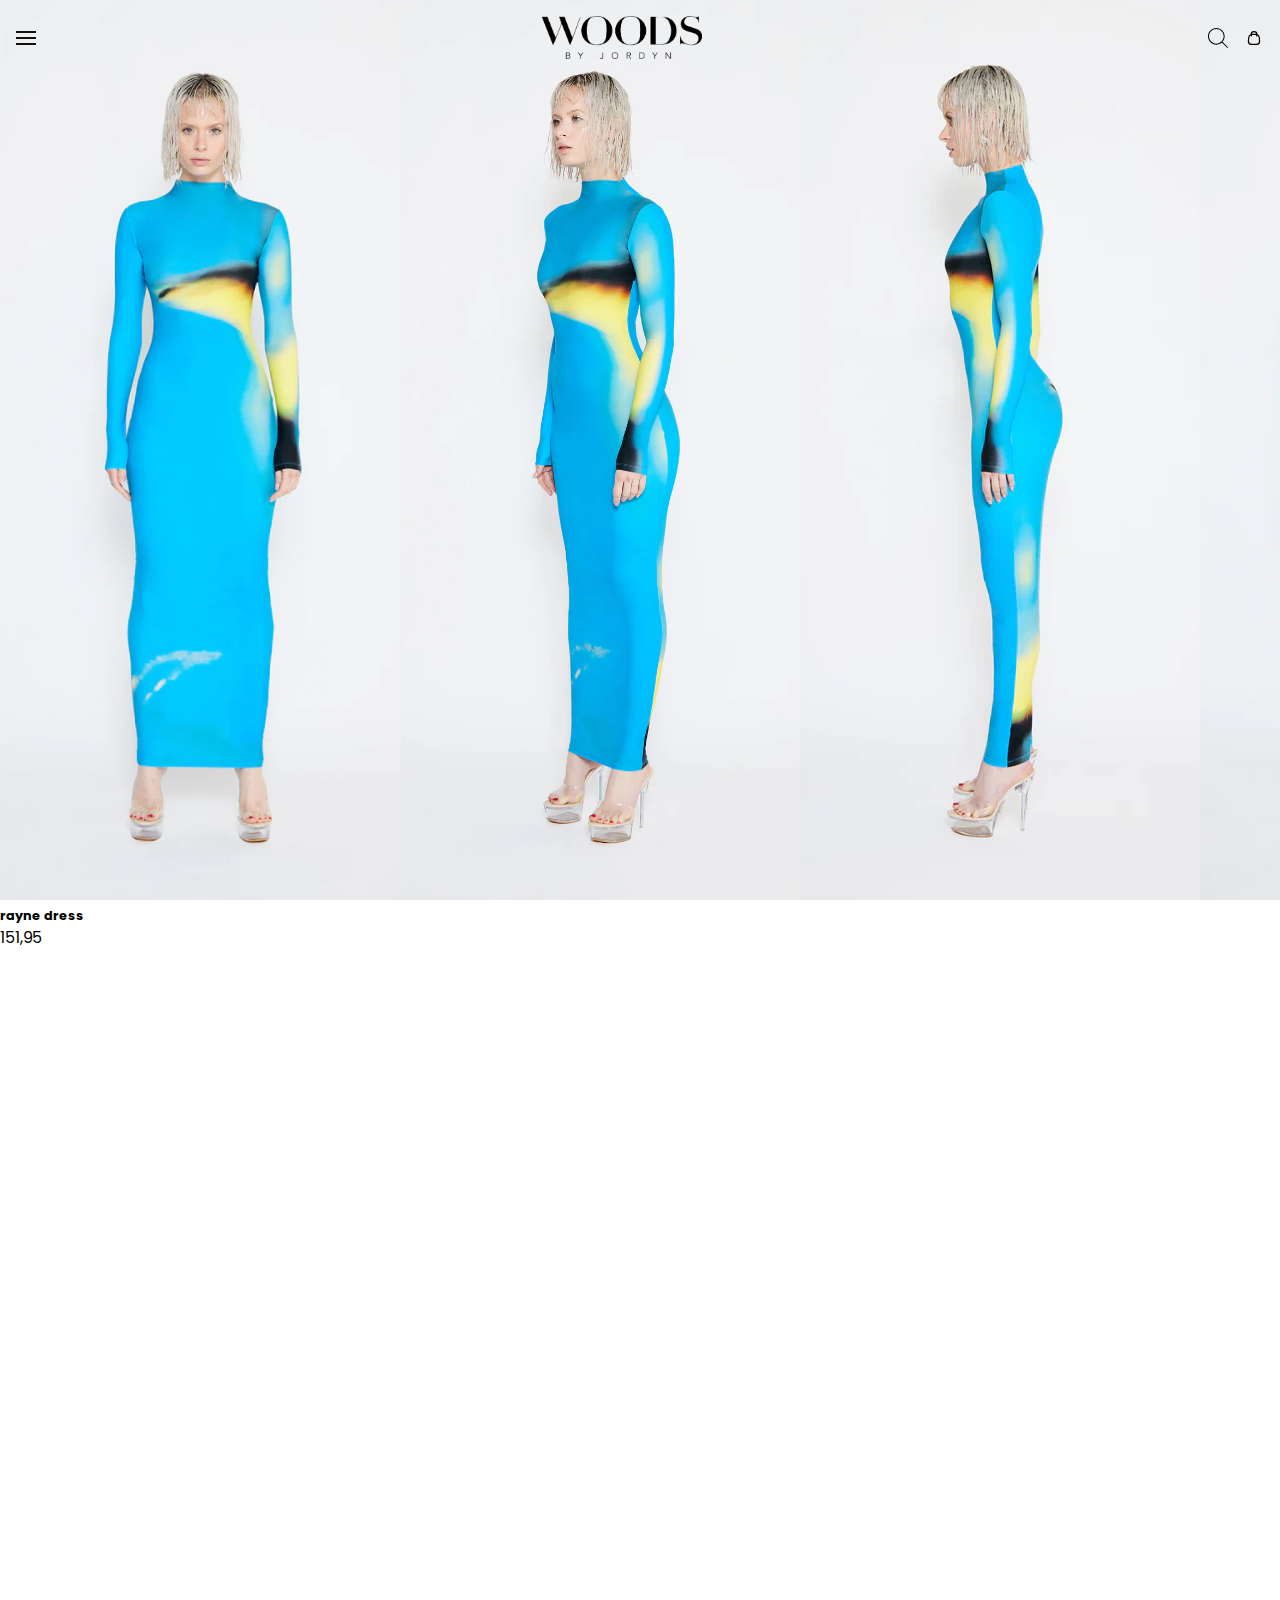
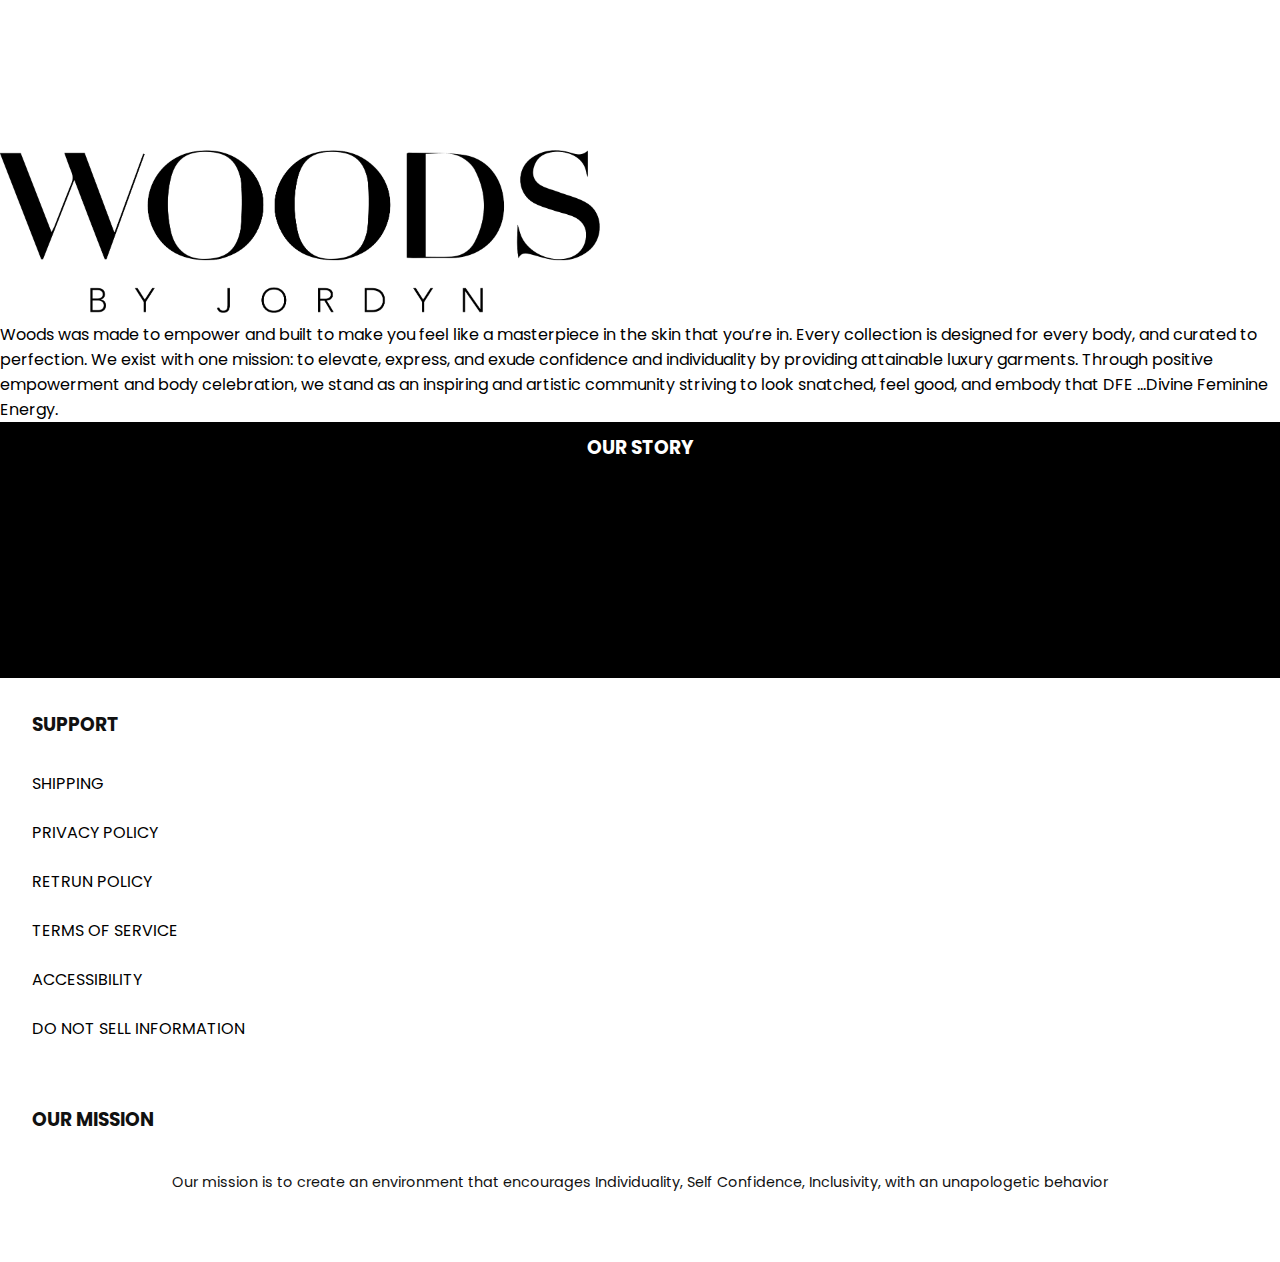
==== shop.html @ 131e89b1 "Add files via upload" ====
<!DOCTYPE html>
<html lang="en">
<head>
    <meta charset="UTF-8">
    <meta name="viewport" content="width=device-width, initial-scale=1.0">

    <title>Howdy FED2425</title>

	<link href="styles/shop.css" rel="stylesheet">

    <link rel="preconnect" href="https://fonts.googleapis.com">
    <link rel="preconnect" href="https://fonts.gstatic.com" crossorigin>
    <link href="https://fonts.googleapis.com/css2?family=Poppins:wght@200&display=swap" rel="stylesheet">

    <link rel="preconnect" href="https://fonts.googleapis.com">
    <link rel="preconnect" href="https://fonts.gstatic.com" crossorigin>
    <link href="https://fonts.googleapis.com/css2?family=Poppins:wght@100;200&display=swap" rel="stylesheet">
    <script defer src="scripts/script.js"></script>
</head>

<body>
<header>
    <h1>Jordyn Woods</h1>
	
<nav>
	<button>
		<span></span>
		<span></span>
		<span></span>
	</button>

	<a href="shop.html">
		<img src="images/woodsbyjordan_black_logo.png" alt="Logo waarop staat Woods By Jordyn">
	</a>


<ul>
	<li><button><img src="./images/search-svgrepo-com.svg" alt=""></button></li>
	<li><button><img src="./images/shopping-bag-5-1-svgrepo-com.svg" alt=""></button></li>
</ul>
</nav>
</header>

<main>

    <ul>
		<li><a href="shop.html">SHOP</a></li>
		<li><a href="about.html">ABOUT</a></li>
		<li><a href="lookbook.html">LOOKBOOK</a></li>
	</ul> 

    <section>
        <ul>
    
            <li>
                <img src="images/Front-_1.jpg" alt="testen">
                <h2>rayne dress</h2>
                <p>151,95</p>
            </li>
                    
            <li>
                <img src="./images/Image_side_blue_dress.jpg" alt="testen">
            </li>
    
            <li>
                <img src="./images/Side-01.jpg" alt="testen">
            </li>
    
            <li>
                <img src="./images/BACK_blue_dress.jpg" alt="testen">
            </li>
    
            <li>
                <img src="images/hat.jpg" alt="testen">
            </li>

            <h3>Size</h3>
            <button></button>

            <li>Size chart</li>
            <h3>Quantity</h3>
            <button></button>
            <button></button>
            <button></button>
            <p>
                Fluid like water, our Rayne dress offers a comfortably smoothing, body-hugging fit made to contour and elevate. Consider this a twist on our classic Woods dresses as our Rayne is mostly nylon. Delivering a breathable fit and silhouette-conforming technology to enhance and embrace your natural curves. Adorned by a brand new aqua-colored draped print, our Rayne was designed to be refreshingly bright and breathtaking.
                
                This style is intentionally skin hugging- size down for a more snatched look.
                
                Maxi length, mock-neck, long sleeve.
                
                Care Instructions: Machine wash cold, hang dry, steam if needed. Do not dry clean. Wash with like colors. Only non chlorine bleach when needed.
                
                Model
                Dress size: Small
                Height: 5’10
                Bust: 32/C
                Waist: 28”
                Hips: 36”
            </p>
                
            <button></button>
            <button></button>
            <button></button>

            <h2>You may also like</h2>

            <li>
                <img src="images/Ecomm5_SHOT_5_014_6a8a9582-e8ea-481a-8196-e77130b839b6.jpg" alt="testen">
                <h2>SOLAR SHORT SLEEVE DRESS</h2>
                <p>123,95</p>
            </li>
    
            <li>
                <img src="images/Ecomm1_SHOT_1_001.jpg" alt="testen">
                <h2>SOLAR SHORT SLEEVE DRESS</h2>
                <p>123,95</p>
            </li>

            <li>
                <img src="images/Ecomm1_SHOT_1_001.jpg" alt="testen">
                <h2>SOLAR SHORT SLEEVE DRESS</h2>
                <p>123,95</p>
            </li>

            <li>
                <img src="images/Ecomm1_SHOT_1_001.jpg" alt="testen">
                <h2>SOLAR SHORT SLEEVE DRESS</h2>
                <p>123,95</p>
            </li>
        </ul>
    </section>
    

<section>
	<h2 aria-label="Woods by Jordyn"><img src="images/woodsbyjordan_black_logo.png" alt="Logo waarop staat Woods By Jordyn"></h2>
	<p>Woods was made to empower and built to make you feel like a masterpiece in the skin that you’re in. Every collection is designed for every body, and curated to perfection. We exist with one mission: to elevate, express, and exude confidence and individuality by providing attainable luxury garments. Through positive empowerment and body celebration, we stand as an inspiring and artistic community striving to look snatched, feel good, and embody that DFE ...Divine Feminine Energy.</p>
</section>
</main>

 <!-- < Heading en links > -->


 <footer>
	<section>
		<h3>Our story</h3>
		<ul>
			<li><a href="#">About</a></li>
			<li><a href="#">Story</a></li>
			<li><a href="#">Contact</a></li>
			<li><a href="#">Size chart</a></li>
		</ul>
	</section>
	
	<section>
		<h3>Support</h3>
		<ul>
			<li><a href="#">Shipping</a></li>
			<li><a href="#">Privacy policy</a></li>
			<li><a href="#">Retrun policy</a></li>
			<li><a href="#">Terms of service</a></li>
			<li><a href="#">Accessibility</a></li>
			<li><a href="#">Do not sell information</a></li>
		</ul>
	</section>

	<section>
		<h3>Our mission</h3>
		<p>Our mission is to create an environment that encourages Individuality, Self Confidence, Inclusivity, with an unapologetic behavior</p>
	</section>
</footer>
</body>
</html>
---- styles/shop.css ----
*, *::after, *::before {
    box-sizing:border-box;  
    margin: 0;
    padding: 0;
  }
  
  
  img {
      max-width: 25em;
      height: auto;
  }
  
  body {
      font-family: 'Poppins', sans-serif;
      box-sizing: border-box;
  }
  
  :root {
      --color-text:#111;
      --color-background:#111;
  }
  
  /* HEADER */
  header { 
      display: flex;
      justify-content: space-between;
      align-items: center;
      position: relative;
      z-index: 1;
      transition: .2s;
      padding: 1rem;
      width: 100%;
      position: absolute;
  }
  
  
  header.active {
      background-color: whitesmoke;
  }
  
  
  /* verbergt h1 */
  header > h1 {
      position: absolute;
      opacity: 0;
      user-select: none;
      pointer-events: none;
  }
  
  header nav {
      display: flex;
      align-items: center;
      width: 100%;
  }
  
  header nav ul {
      display: flex;
      gap: 1em;
  }
  
  header nav a {
      display: block;
      margin: 0 auto;
  }
  
  header a img { 
      width: 10em;
      height: auto;
      display: block;
      justify-content: center;
  }
  
  header nav button span {
      display: block;
      background-color: #111;
      height: 2px;
      width: 100%;
  
  }
  
  header nav button {
      display: flex;
      flex-direction: column;
      position: relative;
      justify-content: center;
      align-items: center;
      gap: .3em;
      aspect-ratio: 1;
      width: 1.5em;
  }
  
  header nav ul li button img {
      width: 100%;
  }
  
  /* MAIN */
  main {
      overflow: hidden;
  }
  
  li {
      list-style-type: none;
  }
  
  button {
      background-color: transparent;
      border: none;
   }
  
   main li h2 {
      font-size: 0.8em;
      /* text-align: center; */
   }
  
  /* SECTIE 1 */
  main section:nth-of-type(1) {
      position: relative;
  }
  
  main section:nth-of-type(1) ul {
      display: flex;
      overflow: scroll;
      position: relative;
  }
  
  main section:nth-of-type(1) > a {
      position: absolute;
      bottom: 80px;  
      left: 50%;    
      transform: translateX(-50%); 
      text-decoration: none;
      background-color: white;
      color: black;
      padding: 1rem;
      font-size: 1em;  /* Pas de grootte van de tekst aan naar wens */
  }
  
  section:nth-of-type(1) ul li img {
      width: 100vw;
      object-fit: cover;
      height: 100vh;
  }
  
  /* SECTIE 2 */
  main section:nth-of-type(2) ul li {
  display: flex;
  flex-direction: column;
  align-items: center;
  text-align: center;
  justify-content: center;
  }
  
  
  
  
  /* SECTIE 3 */
  section:nth-of-type(3){
      display: flex;
      flex-direction: column;
      justify-content: center;
      align-items: center;
  
  }
  
  section:nth-of-type(3) p {
      text-align: center;
      width: 100%;
      padding: 2rem;
      line-height: 2rem;
      font-size: .9rem;
  }
  
  section:nth-of-type(3) img {
      width: 65%;
      margin: 2rem 0 1rem 0;
  }
  
  /* MENU NAVIGATIE*/
  nav ul {
      list-style: none;
      display: flex;
      justify-content: flex-start;
  } 
  
  nav ul li a {
      text-decoration: none;
      font-weight: bold;
      letter-spacing: 1px;
      padding: 8px 16px;
      display: block;
      transition: 0.3s;
      color:var(--color-text);
  }
  
  nav ul li a:hover {
      text-decoration: underline;
      text-decoration-thickness: -2px;
  }
  
   /* HAMBURGER MENU */
  form button {
      color: red;
      text-align: left;
  }
  /* Menu maar 't werkt niet op 2de pagina, daarbij heb ik QueryselectorAll gebruik en dat werkte niet */
  main > ul:nth-of-type(1) {
      position: absolute;
      top: 4rem;
      padding: 1rem;
      height: 100%;
      width: 100%;
      background-color: whitesmoke;
      z-index: 10;
      translate: -101% 0px;
      transition: .2s;
  }
  
  .open{
      translate: 0 0 !important;
      }
  
  /* FOOTER */
      footer {
          background-color: white;
          color: #111;
          display: flex;
          flex-direction: column;
          justify-content: center;
          text-align: left;
      }
  
      footer h3 {
          text-transform: uppercase;
      }
      
      footer a {
          text-decoration: none;
          color: black;
      }
      
      
      footer ul {
          display: flex;
          flex-direction: column;
          gap: 1.5rem;
      }
      
      footer section {
          padding: 2rem;
      }
      
      footer ul li {
          text-transform: uppercase;
      }
      
      footer section:nth-of-type(1){
          background-color: black;
          color: white;
          display: flex;
          height: 16rem;
          flex-direction: column;
          justify-content: center;
          align-items: center;
      }
      
      footer section:nth-of-type(1) p {
          text-align: center;
          width: 70%;
      }
      
      footer section:nth-of-type(1) input {
          background-color: black;
          border: solid white 1px;
          margin: 1rem 0;
          padding: 1rem;
          text-transform: uppercase;
          width: 100%;
          font-weight: 300;
      }
      
      footer section:nth-of-type(1) input::placeholder {
          color: white;
      }
      
      footer ul li:nth-of-type(1){
          margin-top: 2rem;
      }
      
      
      footer section:nth-of-type(3) {
          align-items: flex-start;
      }
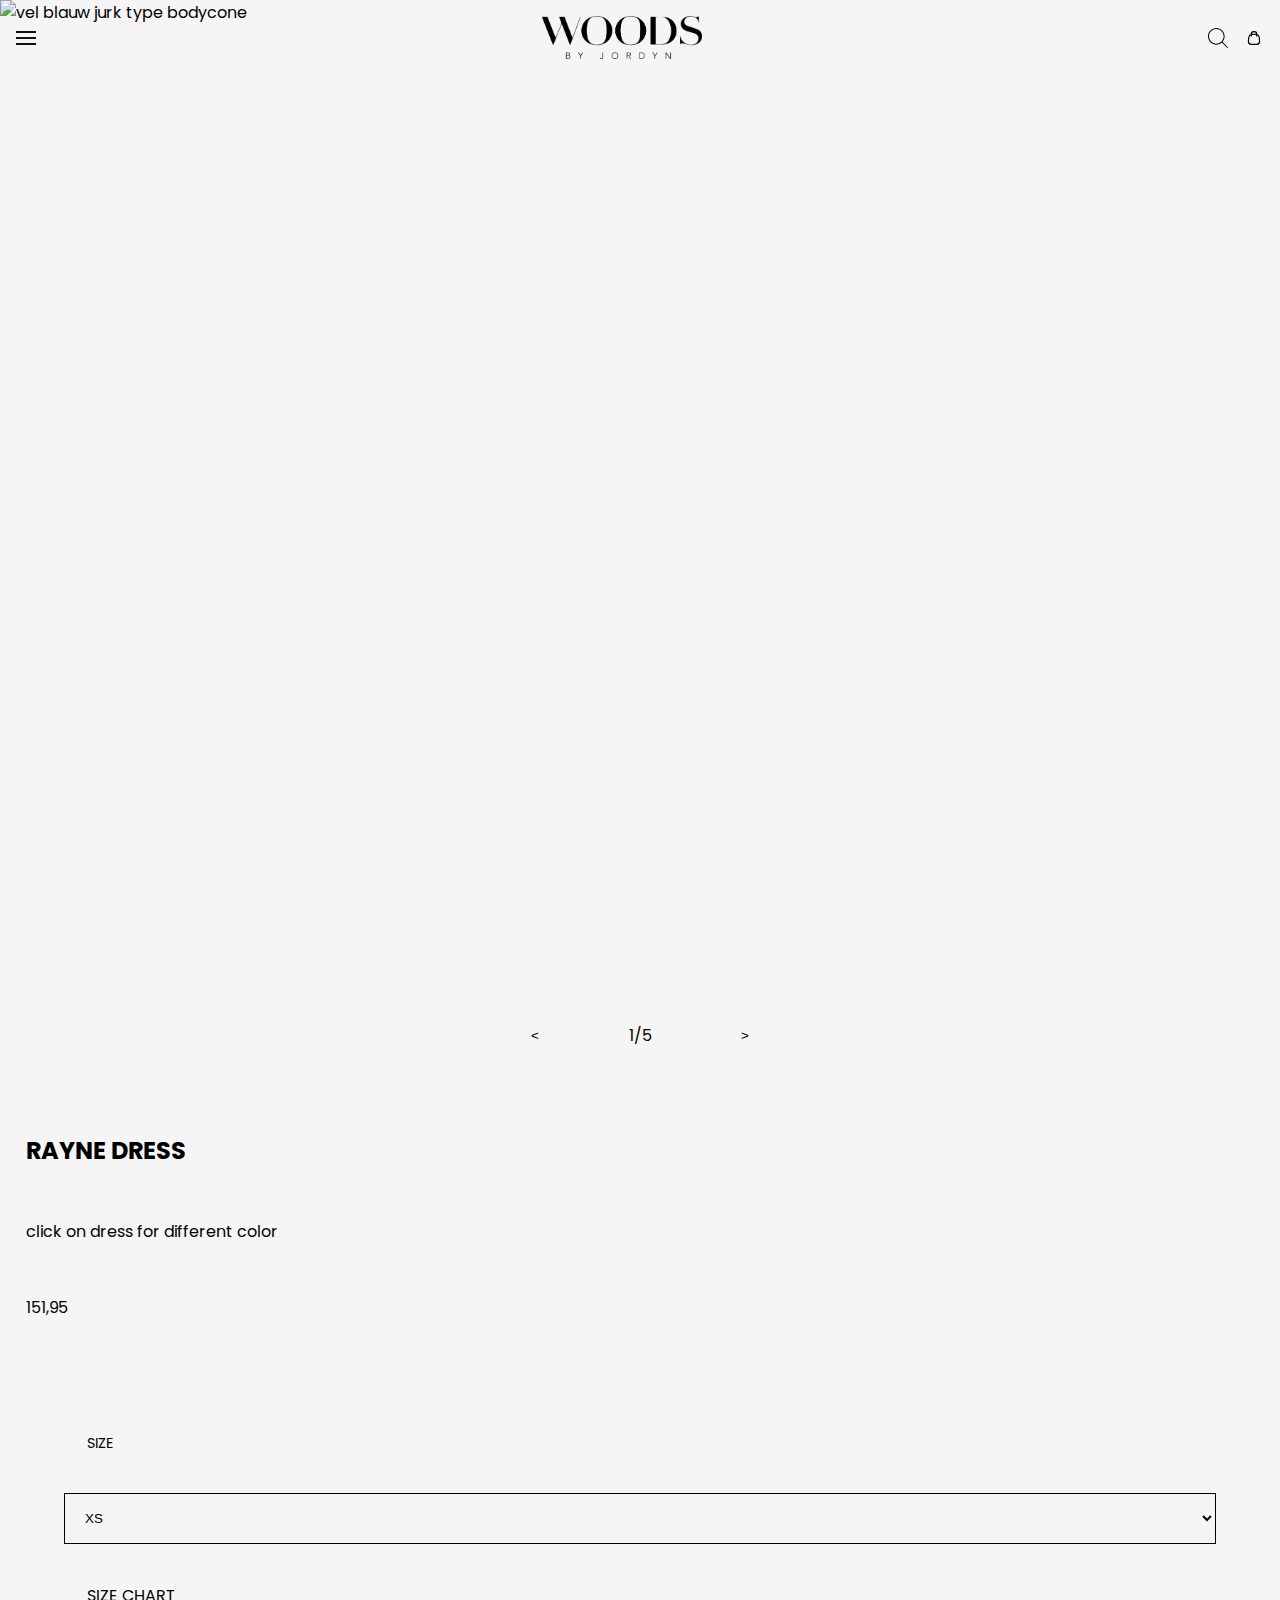
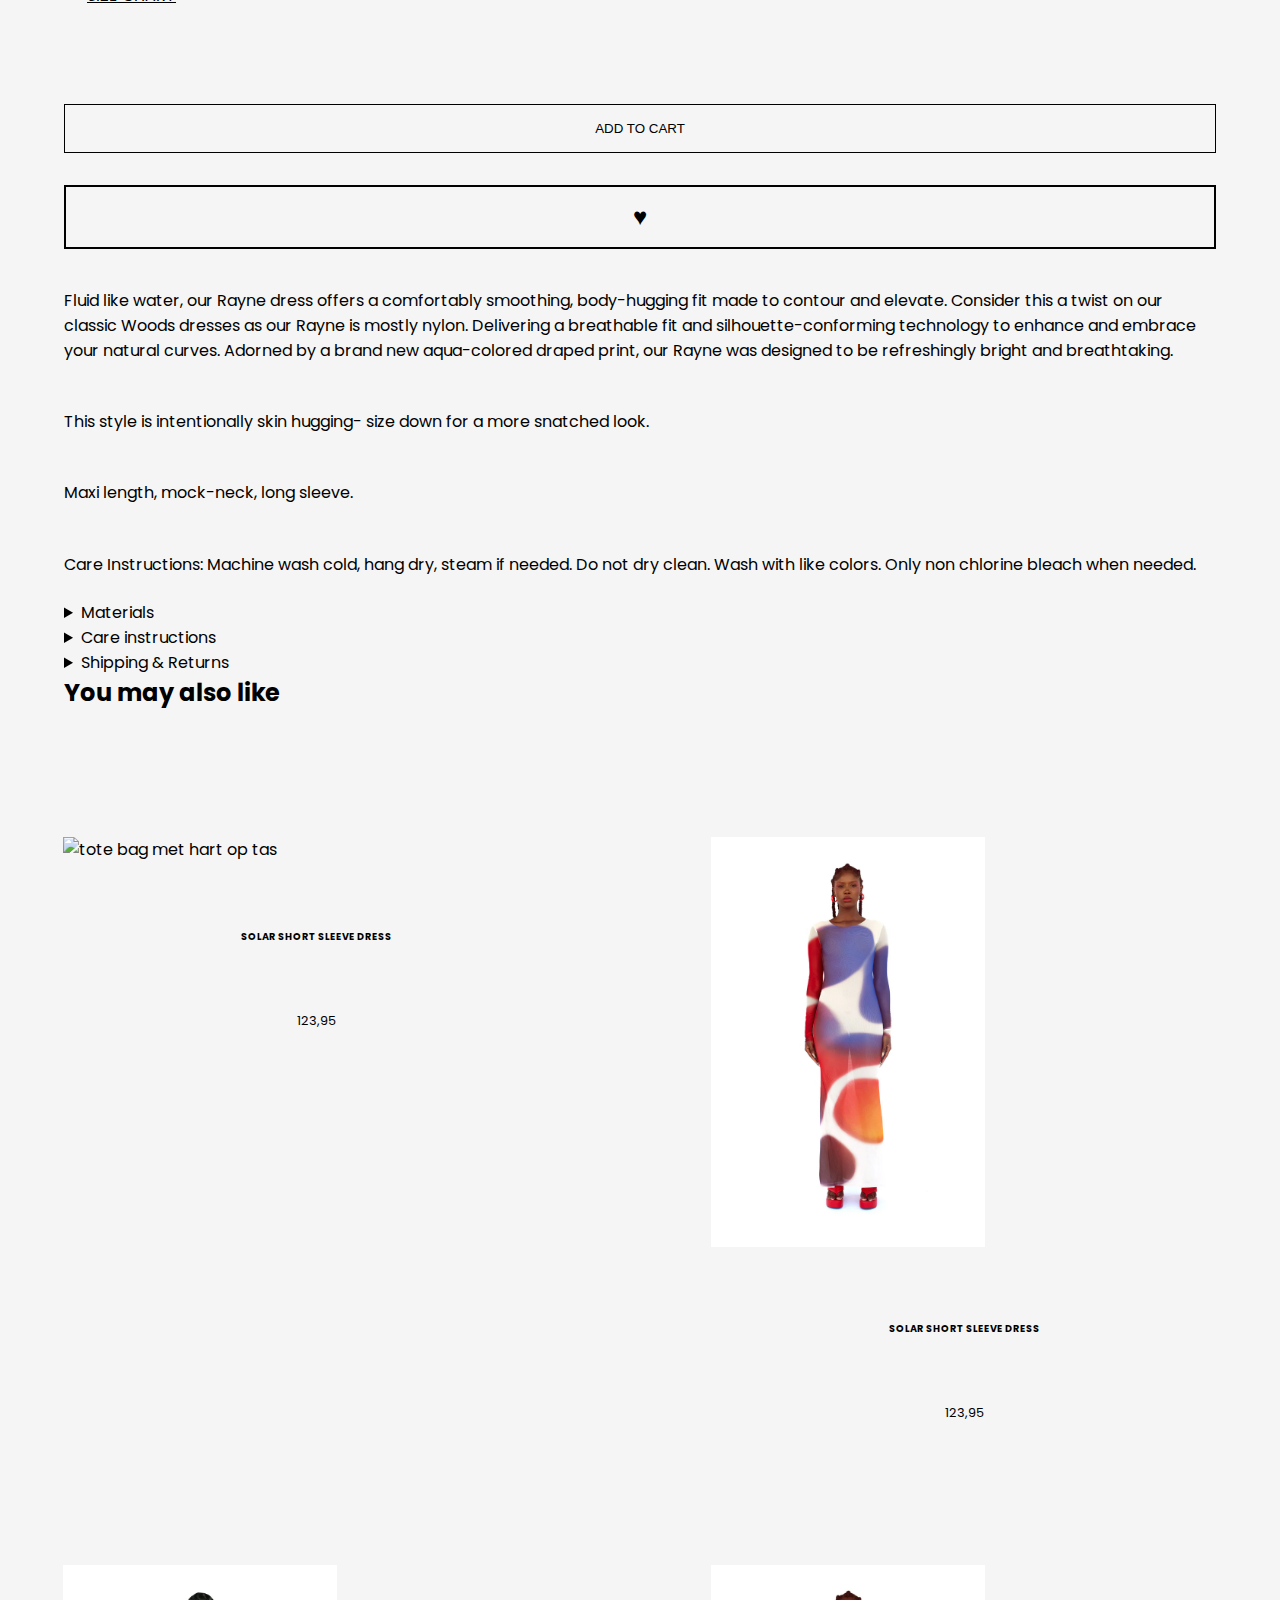
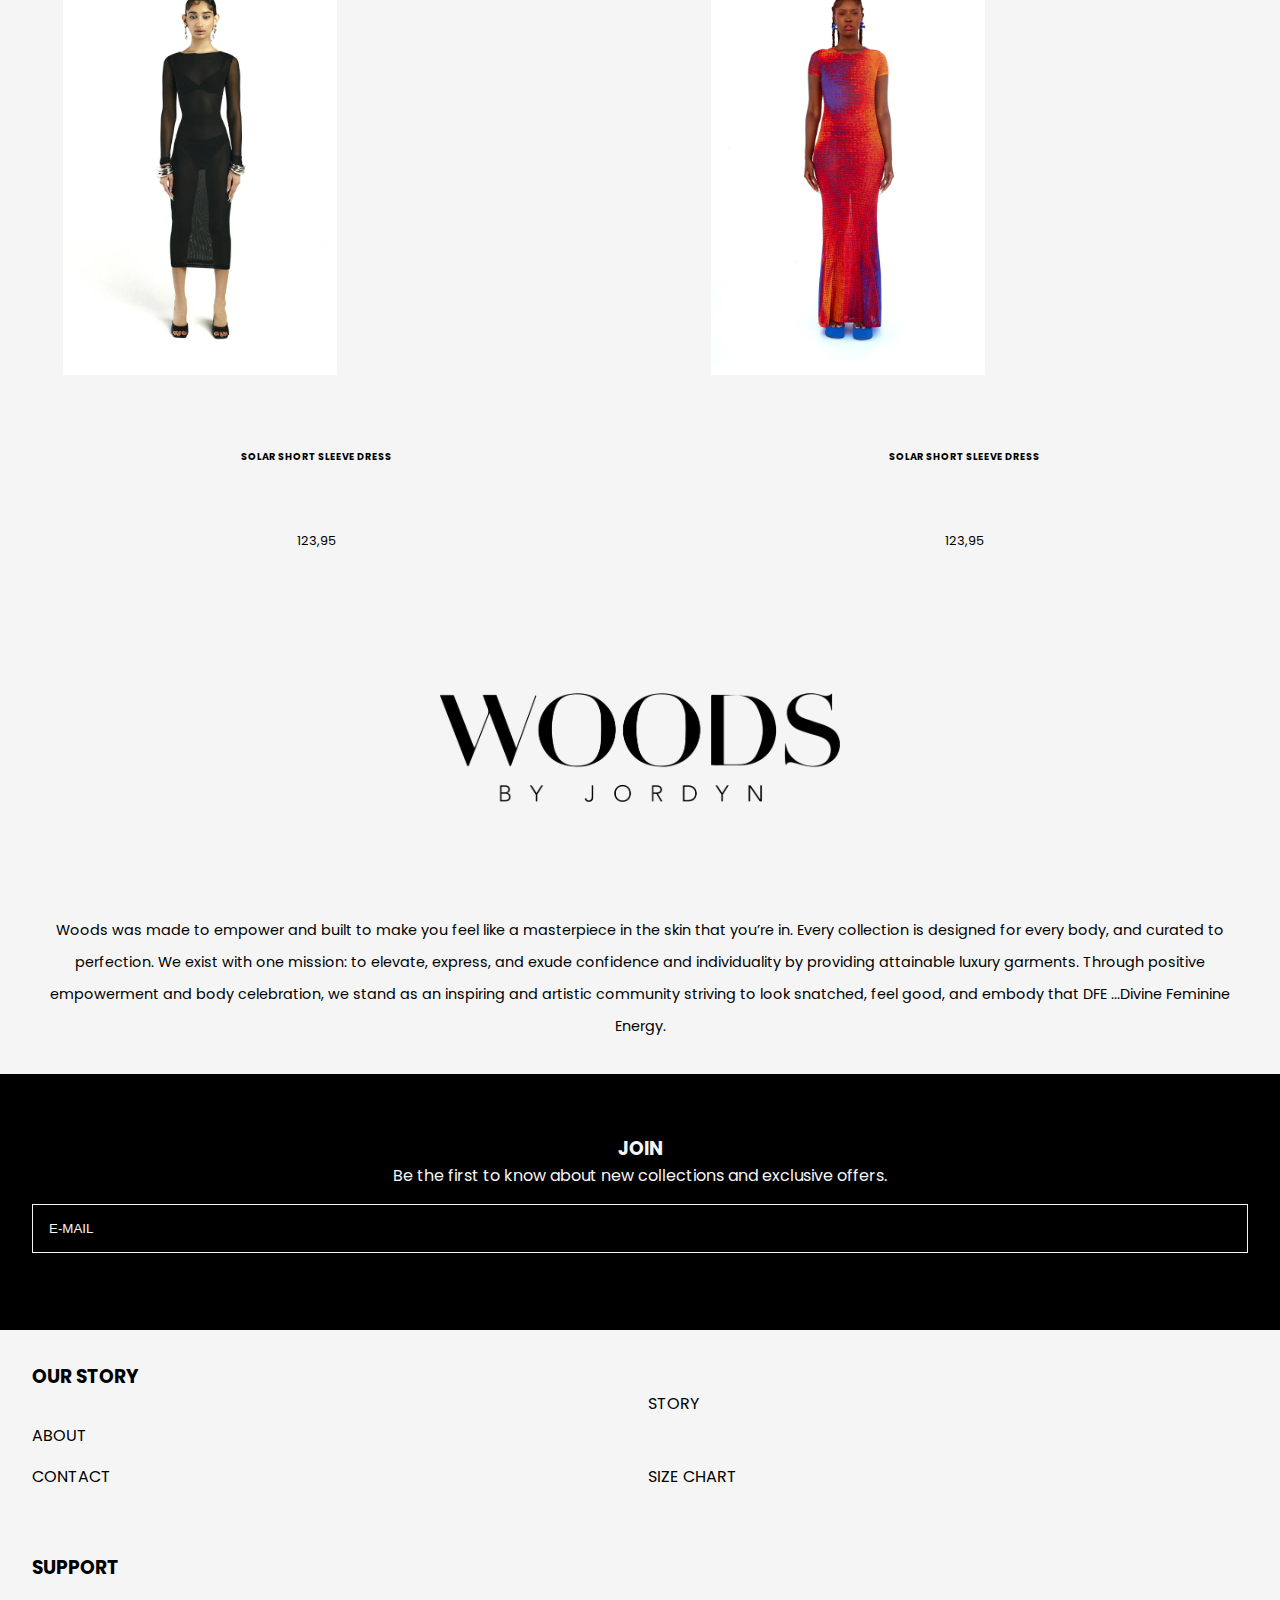
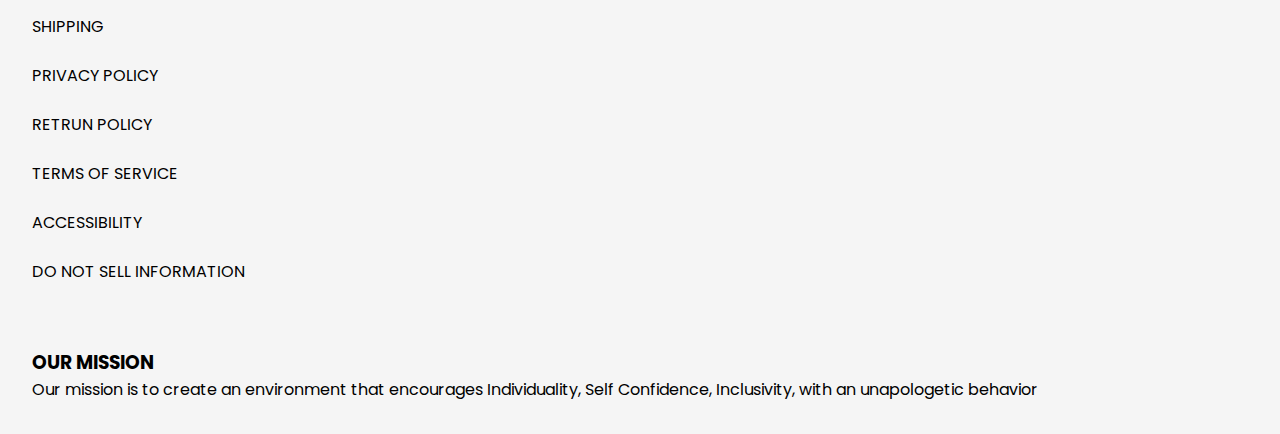
==== commit 310743c3: "innit" ====
--- a/shop.html
+++ b/shop.html
@@ -15,7 +15,6 @@
     <link rel="preconnect" href="https://fonts.googleapis.com">
     <link rel="preconnect" href="https://fonts.gstatic.com" crossorigin>
     <link href="https://fonts.googleapis.com/css2?family=Poppins:wght@100;200&display=swap" rel="stylesheet">
-    <script defer src="scripts/script.js"></script>
 </head>
 
 <body>
@@ -35,8 +34,8 @@
 
 
 <ul>
-	<li><button><img src="./images/search-svgrepo-com.svg" alt=""></button></li>
-	<li><button><img src="./images/shopping-bag-5-1-svgrepo-com.svg" alt=""></button></li>
+	<li><button><img src="./images/search-svgrepo-com.svg" alt="zoekbalk icone"></button></li>
+	<li><button><img src="./images/shopping-bag-5-1-svgrepo-com.svg" alt="winkelmand icone"></button></li>
 </ul>
 </nav>
 </header>
@@ -53,78 +52,112 @@
         <ul>
     
             <li>
-                <img src="images/Front-_1.jpg" alt="testen">
+                <img src="images/dress.png" alt="vel blauw jurk type bodycone">
+
+                <section>
+                    <button>&lt;</button>
+                    <p>1/5</p>
+                    <button>&gt;</button> 
+                </section>
+
                 <h2>rayne dress</h2>
+                <p>click on dress for different color</p>
                 <p>151,95</p>
             </li>
                     
             <li>
-                <img src="./images/Image_side_blue_dress.jpg" alt="testen">
-            </li>
-    
-            <li>
-                <img src="./images/Side-01.jpg" alt="testen">
-            </li>
-    
-            <li>
-                <img src="./images/BACK_blue_dress.jpg" alt="testen">
-            </li>
-    
-            <li>
-                <img src="images/hat.jpg" alt="testen">
-            </li>
-
+                <img src="./images/Image_side_blue_dress.jpg" alt="geposseerde vrouw in lang vel blauwe jurk type jurk bodycone lengte van jurk tot haar voeten">
+            </li>
+    
+            <li>
+                <img src="./images/Side-01.jpg" alt="geposseerde vrouw in lang vel blauwe jurk type jurk bodycone lengte van jurk tot haar voeten">
+            </li>
+    
+            <li>
+                <img src="./images/BACK_blue_dress.jpg" alt="geposseerde vrouw in lang vel blauwe jurk type jurk bodycone lengte van jurk tot haar voeten">
+            </li>
+        </ul>
+    </section>
+
+    <article>
             <h3>Size</h3>
-            <button></button>
-
-            <li>Size chart</li>
-            <h3>Quantity</h3>
-            <button></button>
-            <button></button>
-            <button></button>
+            <select name="pets" id="pet-select">
+                <option value="maat xs">XS</option>
+                <option value="maat s">S</option>
+                <option value="maat m">M</option>
+                <option value="maat l">L</option>
+                <option value="maat xl">XL</option>
+                <option value="maat 2xl">2XL</option>
+                <option value="maat 3xl">3XL</option>
+              </select>
+
+            <a href="#">Size chart</a>
+            
+            <section>
+                <button>ADD TO CART</button>
+                <button class="like" aria-label="like de lange blauwe jurk">♥</button>
+            </section>
+            
+
             <p>
                 Fluid like water, our Rayne dress offers a comfortably smoothing, body-hugging fit made to contour and elevate. Consider this a twist on our classic Woods dresses as our Rayne is mostly nylon. Delivering a breathable fit and silhouette-conforming technology to enhance and embrace your natural curves. Adorned by a brand new aqua-colored draped print, our Rayne was designed to be refreshingly bright and breathtaking.
-                
+            </p>  
+
+             <p>
                 This style is intentionally skin hugging- size down for a more snatched look.
-                
+            </p>
+
+             <p>
                 Maxi length, mock-neck, long sleeve.
-                
+            </p>
+
+            <p>
                 Care Instructions: Machine wash cold, hang dry, steam if needed. Do not dry clean. Wash with like colors. Only non chlorine bleach when needed.
-                
-                Model
-                Dress size: Small
-                Height: 5’10
-                Bust: 32/C
-                Waist: 28”
-                Hips: 36”
             </p>
-                
-            <button></button>
-            <button></button>
-            <button></button>
+
+            <section>     
+                <details>
+                    <summary>Materials</summary>
+                    82 & Nylon, 12% Spandex
+                    </details> 
+
+                    <details>
+                        <summary>Care instructions</summary>
+                        Do not dry clean
+                        </details>  
+
+                        <details>
+                            <summary>Shipping & Returns </summary>
+                            We ship to most countries worldwide, using carrier, USPS/Fedex for all domedtic and APC internatal packages. We have a 14-day return policy.
+                            </details>
+            </section> 
 
             <h2>You may also like</h2>
-
-            <li>
-                <img src="images/Ecomm5_SHOT_5_014_6a8a9582-e8ea-481a-8196-e77130b839b6.jpg" alt="testen">
-                <h2>SOLAR SHORT SLEEVE DRESS</h2>
-                <p>123,95</p>
-            </li>
-    
-            <li>
-                <img src="images/Ecomm1_SHOT_1_001.jpg" alt="testen">
-                <h2>SOLAR SHORT SLEEVE DRESS</h2>
-                <p>123,95</p>
-            </li>
-
-            <li>
-                <img src="images/Ecomm1_SHOT_1_001.jpg" alt="testen">
-                <h2>SOLAR SHORT SLEEVE DRESS</h2>
-                <p>123,95</p>
-            </li>
-
-            <li>
-                <img src="images/Ecomm1_SHOT_1_001.jpg" alt="testen">
+    </article>
+
+
+<section>
+    <ul>
+            <li>
+                <img src="images/IMG_2949_Bag.jpg" alt="tote bag met hart op tas">
+                <h2>SOLAR SHORT SLEEVE DRESS</h2>
+                <p>123,95</p>
+            </li>
+    
+            <li>
+                <img src="images/LOOK-06_1203-alt.jpg" alt="geposseerde vrouw in lang vel wit paars rood jurk type jurk bodycone lengte van jurk tot haar voeten">
+                <h2>SOLAR SHORT SLEEVE DRESS</h2>
+                <p>123,95</p>
+            </li>
+
+            <li>
+                <img src="images/Ecomm1_SHOT_1_001.jpg" alt="geposseerde vrouw in lang vel blauwe jurk type jurk bodycone lengte van jurk tot haar kuiten">
+                <h2>SOLAR SHORT SLEEVE DRESS</h2>
+                <p>123,95</p>
+            </li>
+
+            <li>
+                <img src="images/LOOK-03_1141-alt.jpg" alt="geposseerde vrouw in lang kleur wit paars rood jurk type jurk bodycone kort mouw lengte van jurk tot haar enkel">
                 <h2>SOLAR SHORT SLEEVE DRESS</h2>
                 <p>123,95</p>
             </li>
@@ -133,15 +166,21 @@
     
 
 <section>
-	<h2 aria-label="Woods by Jordyn"><img src="images/woodsbyjordan_black_logo.png" alt="Logo waarop staat Woods By Jordyn"></h2>
+	<img src="images/woodsbyjordan_black_logo.png" alt="Woods By Jordyn naamlogo"></h2>
 	<p>Woods was made to empower and built to make you feel like a masterpiece in the skin that you’re in. Every collection is designed for every body, and curated to perfection. We exist with one mission: to elevate, express, and exude confidence and individuality by providing attainable luxury garments. Through positive empowerment and body celebration, we stand as an inspiring and artistic community striving to look snatched, feel good, and embody that DFE ...Divine Feminine Energy.</p>
 </section>
 </main>
 
  <!-- < Heading en links > -->
 
-
  <footer>
+    
+	<section>
+		<h3>join</h3>
+		<p>Be the first to know about new collections and exclusive offers.</p>
+		<input placeholder="E-mail" type="email" name="email" id="email-id">
+	</section>
+
 	<section>
 		<h3>Our story</h3>
 		<ul>
@@ -169,5 +208,6 @@
 		<p>Our mission is to create an environment that encourages Individuality, Self Confidence, Inclusivity, with an unapologetic behavior</p>
 	</section>
 </footer>
+<script defer src="scripts/script.js"></script>
 </body>
 </html>--- a/styles/shop.css
+++ b/styles/shop.css
@@ -16,10 +16,39 @@
   }
   
   :root {
-      --color-text:#111;
-      --color-background:#111;
-  }
-  
+	--color-primary: #111;
+	--color-secondary: whitesmoke;
+	--color-dark: #121212;
+	--color-light: white;
+	--spacing-small: 0.3em;
+	--spacing-medium: 1rem;
+	--spacing-large: 2rem;
+	color-scheme:light dark;
+	--bg-root1:light-dark('Pink', 'green');
+
+
+	--accent-color:var(--color-theme);
+	--bg-root1:light-dark(whitesmoke, black);
+	--color-theme:light-dark(black, whitesmoke);
+	--color-focus:light-dark(dodgerblue, rgb(41, 44, 46));
+}
+
+
+:root:has([value="light"]:checked) {
+	color-scheme: light;
+}
+:root:has([value="dark"]:checked) {
+	color-scheme: dark;
+}
+
+
+body {
+	background-color: var(--bg-root1);
+    color: var(--color-theme);
+}
+
+
+
   /* HEADER */
   header { 
       display: flex;
@@ -35,7 +64,7 @@
   
   
   header.active {
-      background-color: whitesmoke;
+      background-color: white;
   }
   
   
@@ -73,7 +102,7 @@
   header nav button span {
       display: block;
       background-color: #111;
-      height: 2px;
+      height: 10%;
       width: 100%;
   
   }
@@ -107,10 +136,6 @@
       border: none;
    }
   
-   main li h2 {
-      font-size: 0.8em;
-      /* text-align: center; */
-   }
   
   /* SECTIE 1 */
   main section:nth-of-type(1) {
@@ -119,39 +144,192 @@
   
   main section:nth-of-type(1) ul {
       display: flex;
-      overflow: scroll;
+      /* overflow: scroll; */
       position: relative;
+      overflow: hidden;
+      scroll-behavior: smooth;
+      padding: 0;
   }
   
   main section:nth-of-type(1) > a {
       position: absolute;
-      bottom: 80px;  
+      bottom: 8em;  
       left: 50%;    
       transform: translateX(-50%); 
       text-decoration: none;
       background-color: white;
       color: black;
       padding: 1rem;
-      font-size: 1em;  /* Pas de grootte van de tekst aan naar wens */
+      font-size: 1em;  
   }
   
   section:nth-of-type(1) ul li img {
       width: 100vw;
       object-fit: cover;
       height: 100vh;
+      margin-bottom:5%;
+  }
+
+  
+  section:nth-of-type(1) ul li {
+    list-style: none;
+    min-width: 100%;
+  }
+
+  section:nth-of-type(1) ul li p {
+  padding: 2%;
+  }
+
+  section:nth-of-type(1) ul li h2 {
+    text-transform: uppercase;
+    padding: 2%;
+  }
+
+  section:nth-of-type(1) ul li:nth-of-type(1) {
+    display: flex;
+    flex-direction: column;
+  }
+
+  section:nth-of-type(1) ul li:nth-of-type(1) > section {
+    width: 100%;
+    display: flex;
+    flex-direction: row;
+    justify-content: center;
+    align-items: center;
+  }
+
+
+/* Like button via de klasse */
+button.like {
+    color: red; 
+    font-size: 1.5rem;
+    cursor: pointer;
+    padding: 0.5rem;
+    transition: transform 0.3s ease, color 0.3s ease; /* Animatie-effecten */
+}
+
+/* Hover-effect */
+button.like:hover {
+    transform: scale(1.2); 
+    color: darkred; 
+}
+
+/* Active state (wanneer erop geklikt wordt) */
+button.like:active {
+    transform: scale(1); 
+    color: pink; 
+}
+
+
+  /* TEXT */
+
+  main > article {
+    padding: 5%;
+    display: flex;
+    flex-direction: column;
+  }
+  
+main > article h3 {
+    padding: 2%;
+    font-weight: inherit;
+    text-transform: uppercase;
+    font-size: 0.9em;
+}
+
+
+main > article select {
+margin: 1rem 0;
+  padding: 1rem;
+  text-transform: uppercase;
+  width: 100%;
+  background-color: transparent;
+  border: solid var(--color-theme) .1em;
+}
+
+main > article a {
+margin-bottom: 5%;
+padding: 2%;
+color: var(--color-theme);
+text-transform: uppercase;
+}
+
+
+main > article p {
+padding-block: 2%;
+
+}
+
+main > article > section:nth-of-type(1), 
+main > article > section:nth-of-type(2) {
+    width: 100%;
+    display: flex;
+    flex-direction: column;
+    justify-content: center;
+}
+
+main > article > section:nth-of-type(1) button {
+    background-color: transparent;
+    border: solid var(--color-theme) .1em;
+    margin: 1rem 0;
+    padding: 1rem;
+}
+
+/* inverted afbeelding */
+main section:nth-of-type(1) ul li:nth-of-type(1) img {
+    transition: .5s;
+}
+
+main section:nth-of-type(1) ul li:nth-of-type(1) img.other-color {
+	filter: invert(1);
+    transition: .5s;
+    scale: 1.1;
+}
+
+
+  /* Knoppen */
+  section:nth-of-type(1) button {   
+    color: var(--color-theme);
+    margin: 5%;
+  }
+  
+  /* Selecteer eerste en tweede knop */
+  section:nth-of-type(1) button:nth-of-type(1) {
+    left: 1em;
+  }
+  
+  section:nth-of-type(1) button:nth-of-type(2) {
+    right: 1em;
   }
   
   /* SECTIE 2 */
-  main section:nth-of-type(2) ul li {
-  display: flex;
-  flex-direction: column;
-  align-items: center;
+  main section:nth-of-type(2) li h2 {
+    font-size: 0.6em;
+    padding: 0.5em;
+    text-align: center;
+ }
+
+ main section:nth-of-type(2) li p {
+  font-size: 0.8em;
   text-align: center;
-  justify-content: center;
-  }
-  
-  
-  
+  margin: 10%;
+ }
+
+  section:nth-of-type(2) ul {
+    display: grid;
+    grid-template-columns: repeat(2, 1fr); 
+    gap: 1rem; 
+    list-style: none; 
+    padding: 0;
+    justify-content: center;
+}
+
+section:nth-of-type(2) ul li img {
+    width: 100%; 
+    padding: 10%;
+    height: auto; 
+    object-fit: cover;
+}
+
   
   /* SECTIE 3 */
   section:nth-of-type(3){
@@ -171,9 +349,16 @@
   }
   
   section:nth-of-type(3) img {
-      width: 65%;
-      margin: 2rem 0 1rem 0;
-  }
+        width: 60%;
+        margin: 5rem;
+        display: flex;
+        flex-direction: column;
+        justify-content: center;
+        align-items: center;
+        text-align: center;
+    }
+
+
   
   /* MENU NAVIGATIE*/
   nav ul {
@@ -199,9 +384,9 @@
   
    /* HAMBURGER MENU */
   form button {
-      color: red;
       text-align: left;
   }
+  
   /* Menu maar 't werkt niet op 2de pagina, daarbij heb ik QueryselectorAll gebruik en dat werkte niet */
   main > ul:nth-of-type(1) {
       position: absolute;
@@ -211,7 +396,7 @@
       width: 100%;
       background-color: whitesmoke;
       z-index: 10;
-      translate: -101% 0px;
+      translate: -101% 0em;
       transition: .2s;
   }
   
@@ -221,8 +406,8 @@
   
   /* FOOTER */
       footer {
-          background-color: white;
-          color: #111;
+          background-color: var(--bg-root1);
+          color: var(--color-theme);
           display: flex;
           flex-direction: column;
           justify-content: center;
@@ -235,7 +420,7 @@
       
       footer a {
           text-decoration: none;
-          color: black;
+          color: var(--color-theme);
       }
       
       
@@ -254,8 +439,8 @@
       }
       
       footer section:nth-of-type(1){
-          background-color: black;
-          color: white;
+          background-color: var(--color-theme);
+          color: var(--bg-root1);
           display: flex;
           height: 16rem;
           flex-direction: column;
@@ -269,8 +454,8 @@
       }
       
       footer section:nth-of-type(1) input {
-          background-color: black;
-          border: solid white 1px;
+          background-color: var(--color-theme);
+          border: solid var(--bg-root1) .1em;
           margin: 1rem 0;
           padding: 1rem;
           text-transform: uppercase;
@@ -279,7 +464,7 @@
       }
       
       footer section:nth-of-type(1) input::placeholder {
-          color: white;
+          color: var(--bg-root1);
       }
       
       footer ul li:nth-of-type(1){
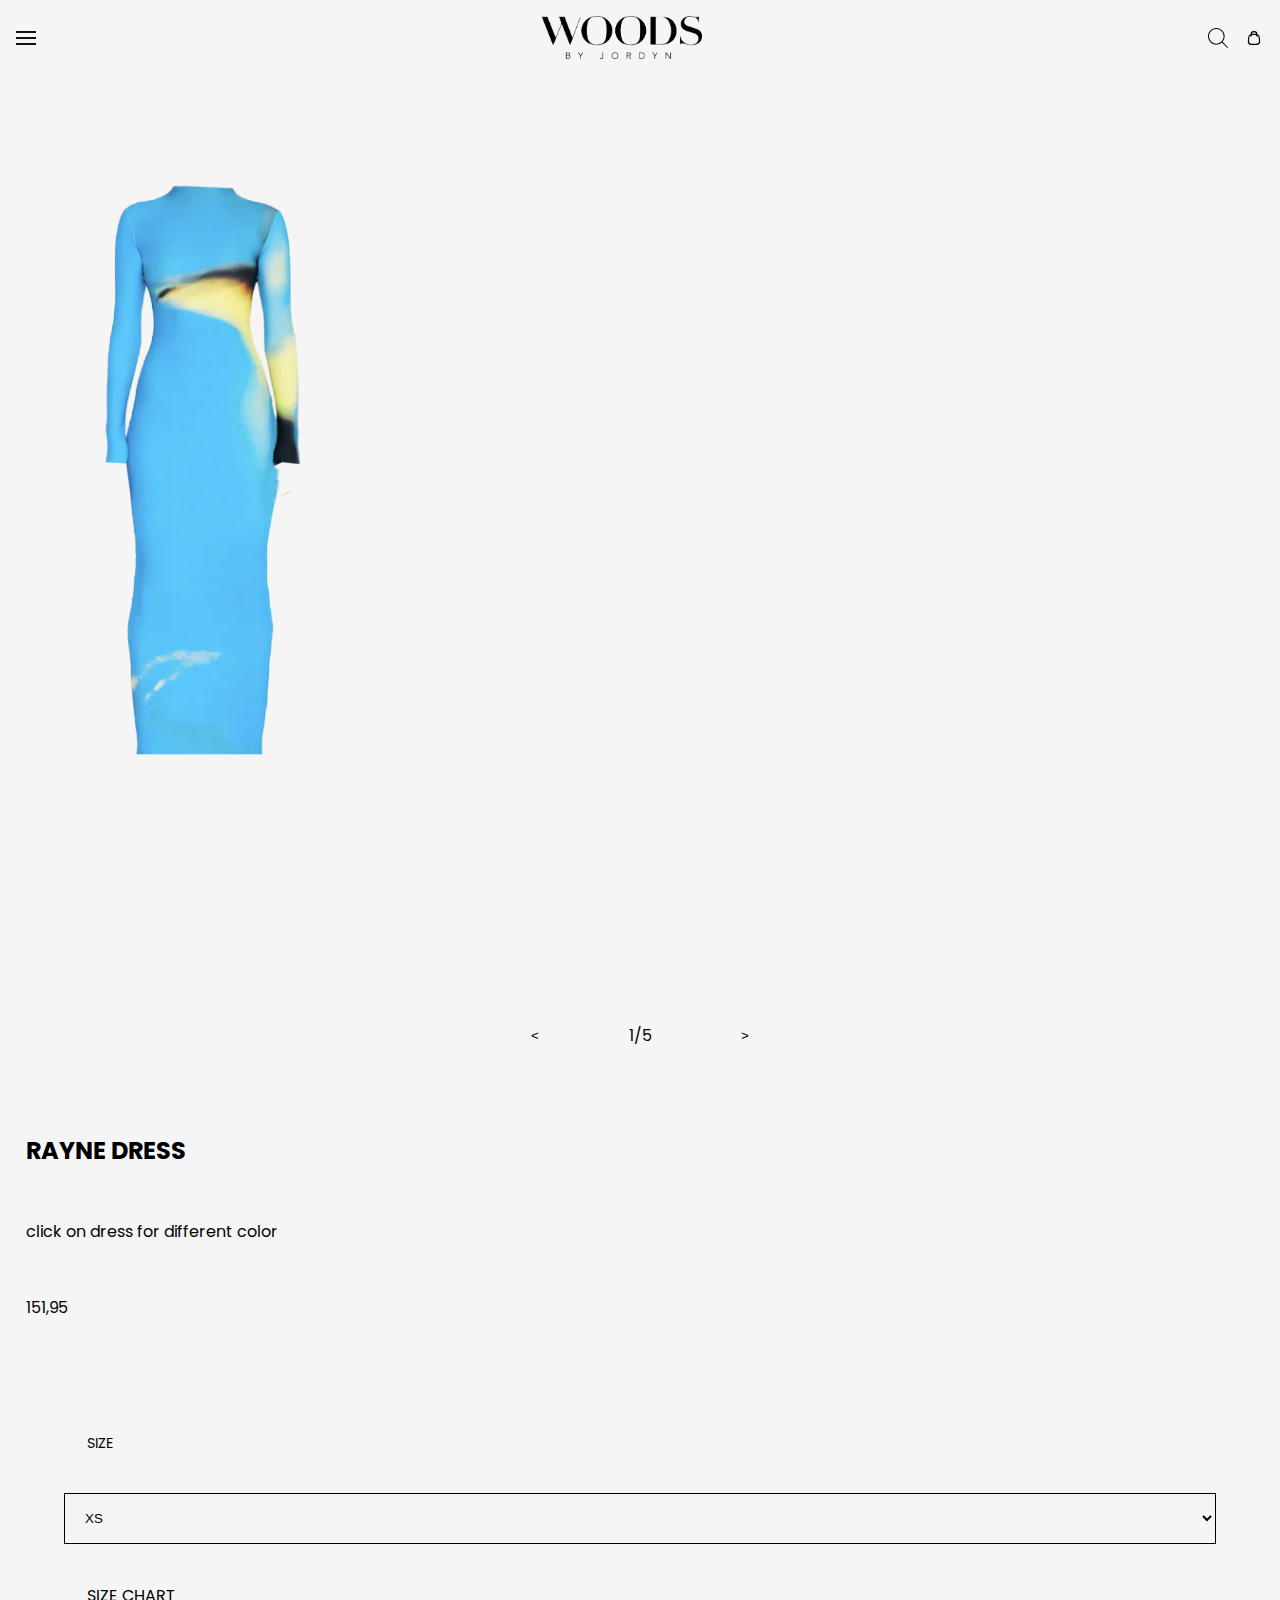
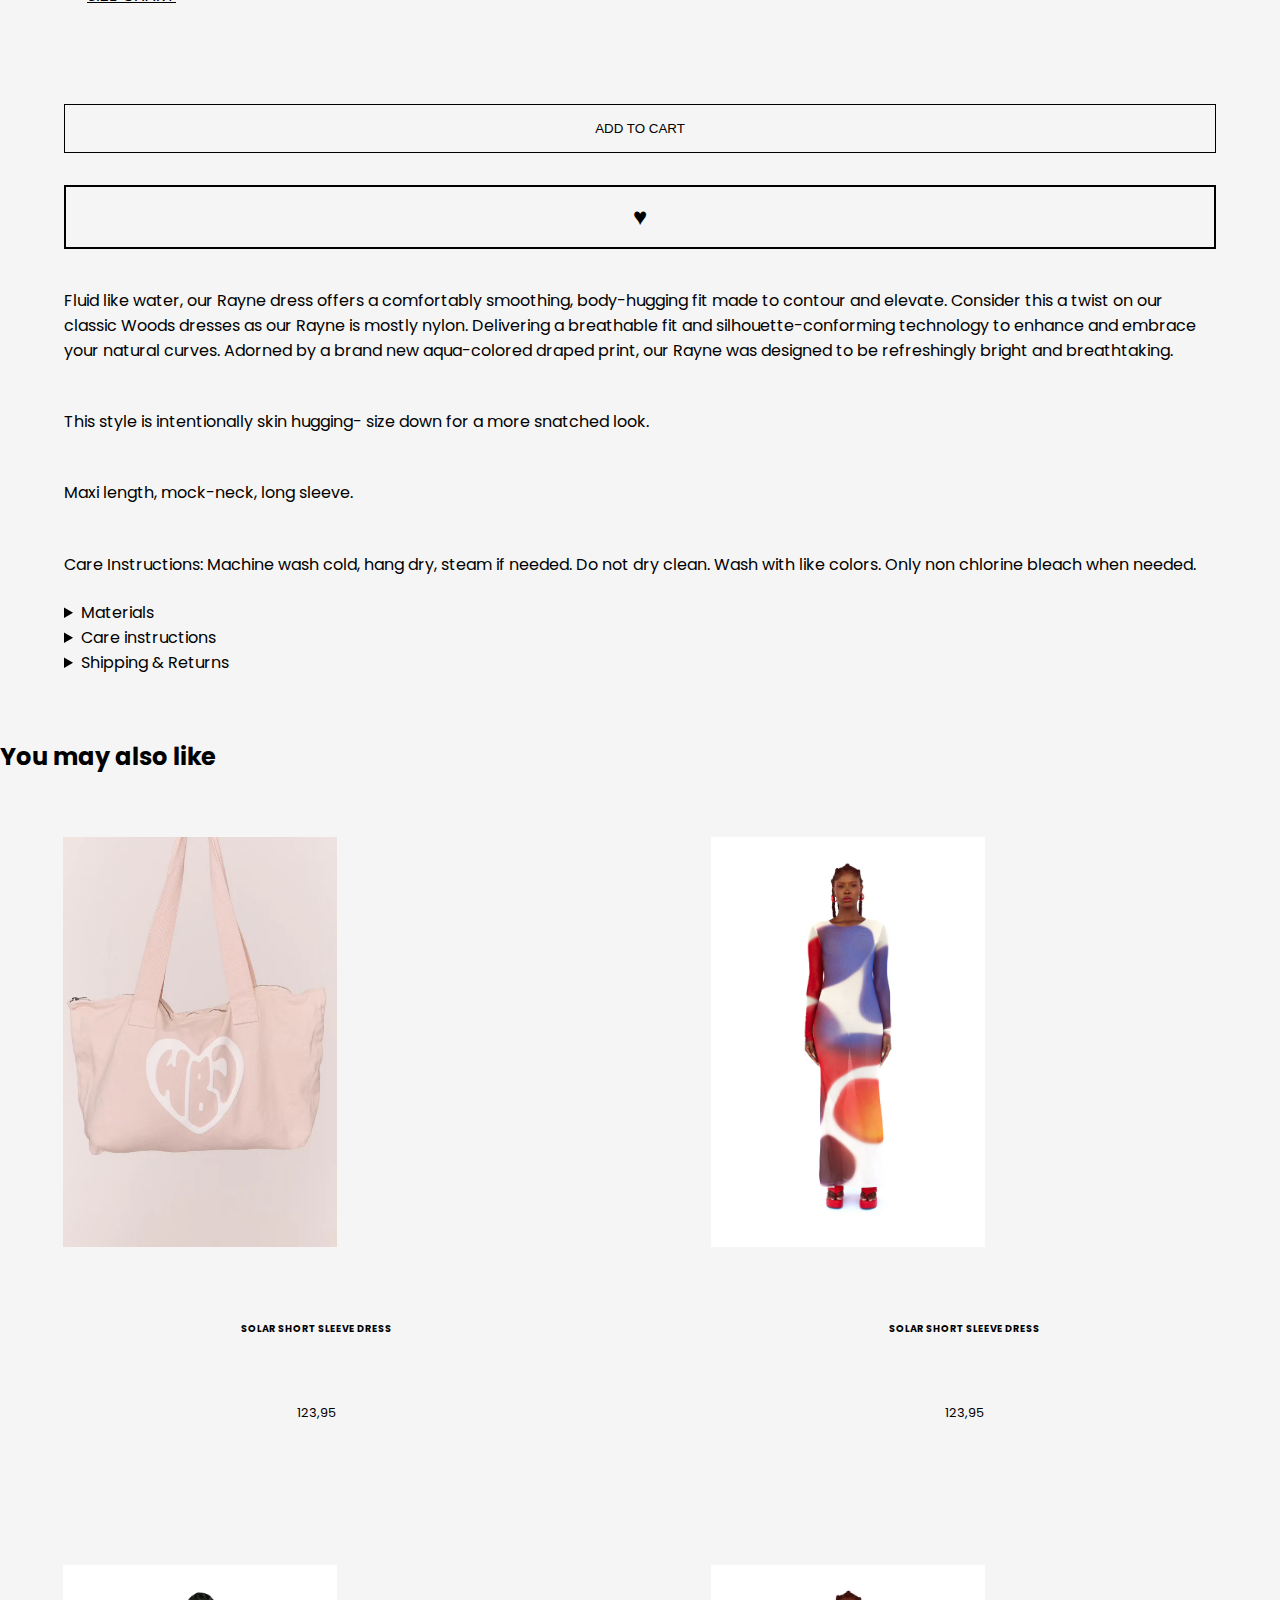
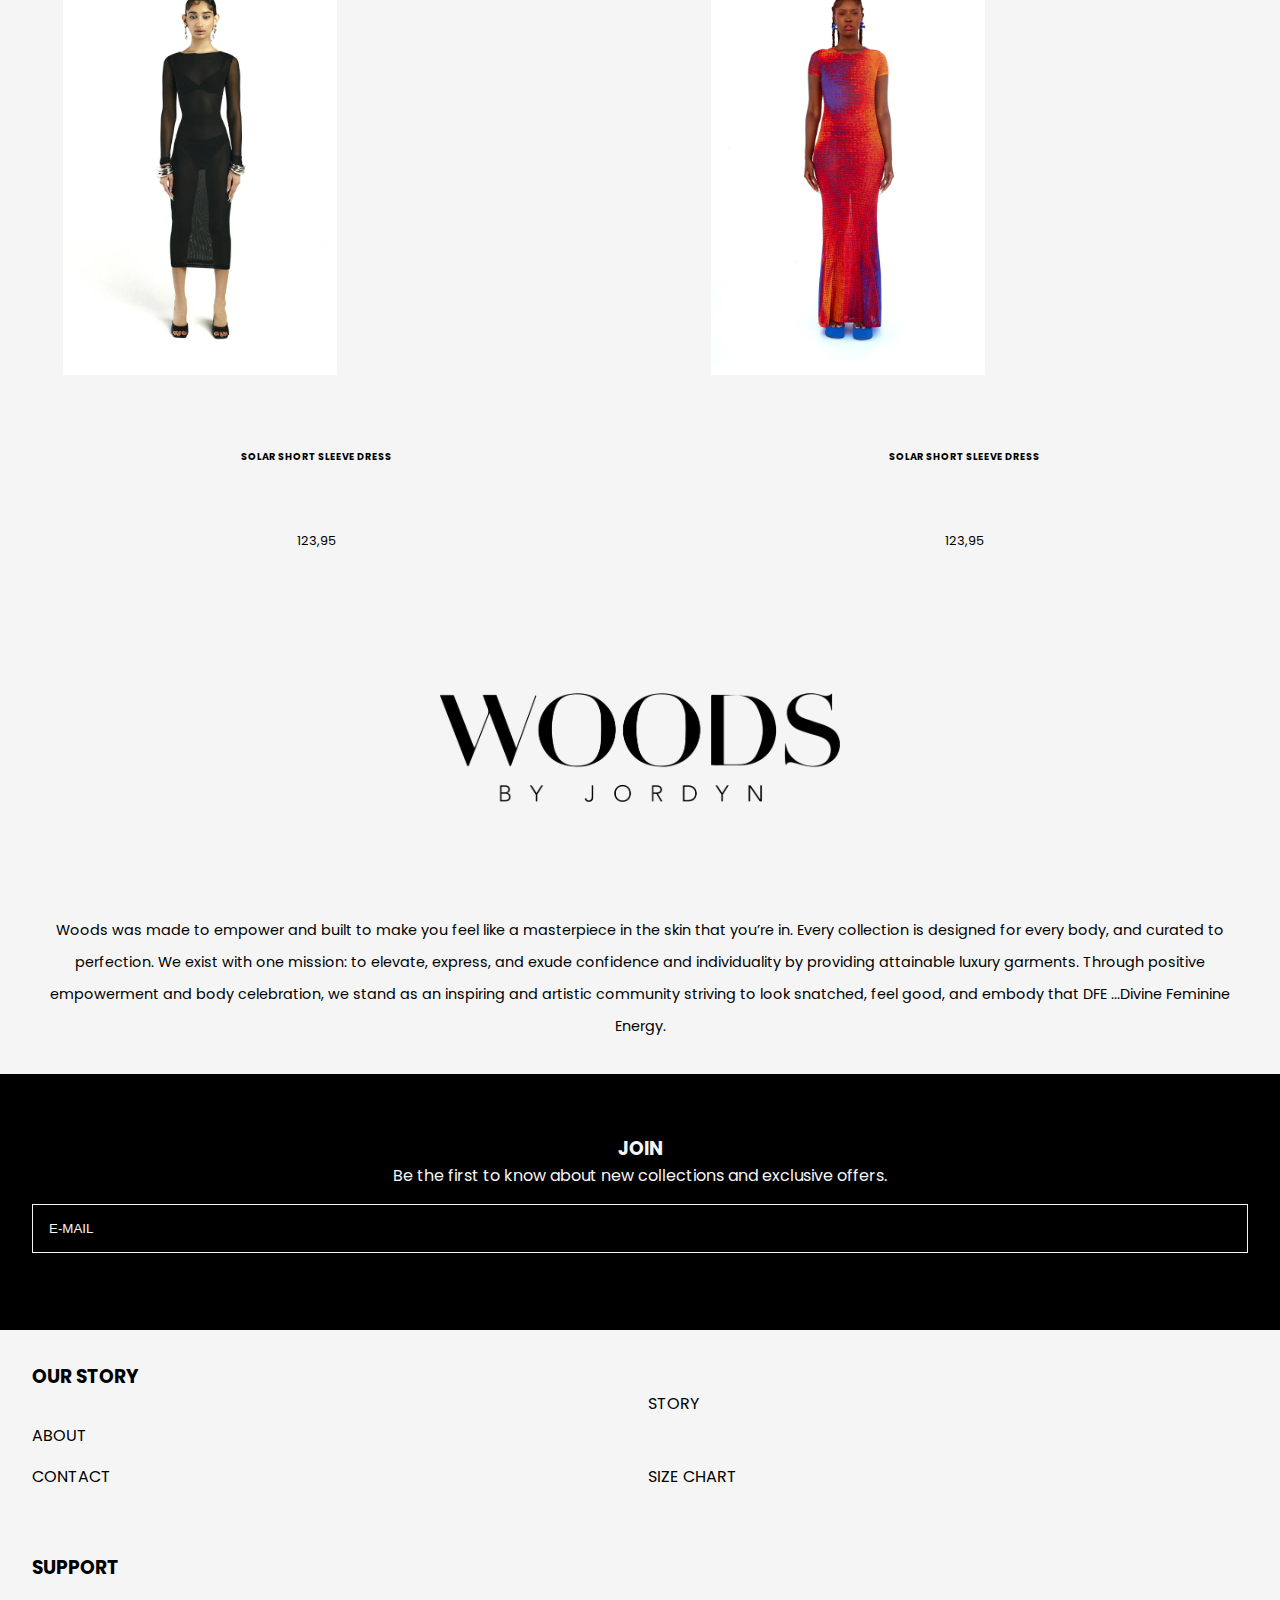
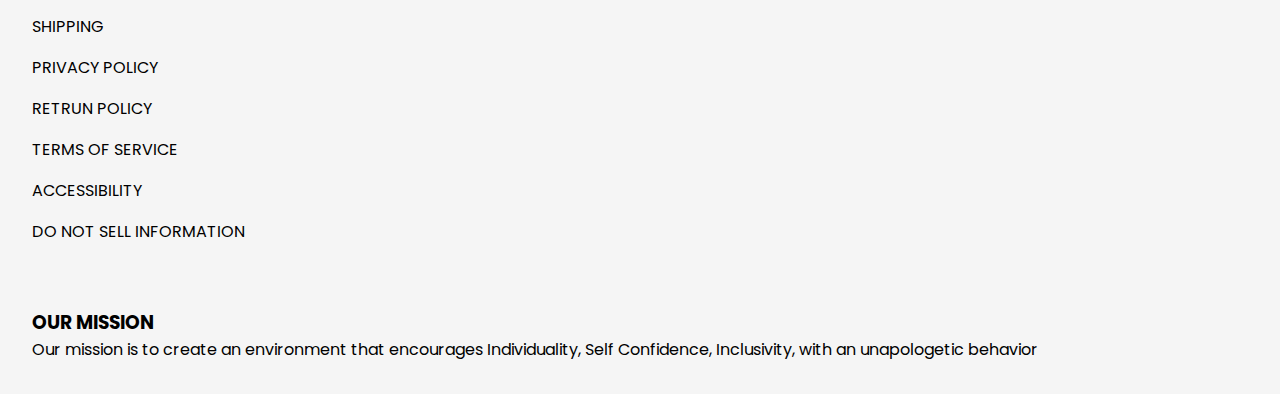
==== commit 07880021: "innit" ====
--- a/shop.html
+++ b/shop.html
@@ -4,7 +4,7 @@
     <meta charset="UTF-8">
     <meta name="viewport" content="width=device-width, initial-scale=1.0">
 
-    <title>Howdy FED2425</title>
+    <title>WOODS BY JORDYN</title>
 
 	<link href="styles/shop.css" rel="stylesheet">
 
@@ -20,24 +20,23 @@
 <body>
 <header>
     <h1>Jordyn Woods</h1>
-	
-<nav>
-	<button>
-		<span></span>
-		<span></span>
-		<span></span>
-	</button>
-
-	<a href="shop.html">
-		<img src="images/woodsbyjordan_black_logo.png" alt="Logo waarop staat Woods By Jordyn">
-	</a>
-
-
-<ul>
-	<li><button><img src="./images/search-svgrepo-com.svg" alt="zoekbalk icone"></button></li>
-	<li><button><img src="./images/shopping-bag-5-1-svgrepo-com.svg" alt="winkelmand icone"></button></li>
-</ul>
-</nav>
+    <nav>
+        <button>
+            <span></span>
+            <span></span>
+            <span></span>
+        </button>
+
+        <a href="index.html">
+            <img src="images/woodsbyjordan_black_logo.png" alt="Logo waarop staat Woods By Jordyn">
+        </a>
+
+
+        <ul>
+            <li><button><img src="./images/search-svgrepo-com.svg" alt="zoekbalk icone"></button></li>
+            <li><button><img src="./images/shopping-bag-5-1-svgrepo-com.svg" alt="winkelmand icone"></button></li>
+        </ul>
+    </nav>
 </header>
 
 <main>
@@ -81,15 +80,15 @@
 
     <article>
             <h3>Size</h3>
-            <select name="pets" id="pet-select">
-                <option value="maat xs">XS</option>
-                <option value="maat s">S</option>
-                <option value="maat m">M</option>
-                <option value="maat l">L</option>
-                <option value="maat xl">XL</option>
-                <option value="maat 2xl">2XL</option>
-                <option value="maat 3xl">3XL</option>
-              </select>
+                <select name="size">
+                    <option value="maat xs">XS</option>
+                    <option value="maat s">S</option>
+                    <option value="maat m">M</option>
+                    <option value="maat l">L</option>
+                    <option value="maat xl">XL</option>
+                    <option value="maat 2xl">2XL</option>
+                    <option value="maat 3xl">3XL</option>
+                </select>
 
             <a href="#">Size chart</a>
             
@@ -97,7 +96,6 @@
                 <button>ADD TO CART</button>
                 <button class="like" aria-label="like de lange blauwe jurk">♥</button>
             </section>
-            
 
             <p>
                 Fluid like water, our Rayne dress offers a comfortably smoothing, body-hugging fit made to contour and elevate. Consider this a twist on our classic Woods dresses as our Rayne is mostly nylon. Delivering a breathable fit and silhouette-conforming technology to enhance and embrace your natural curves. Adorned by a brand new aqua-colored draped print, our Rayne was designed to be refreshingly bright and breathtaking.
@@ -118,50 +116,51 @@
             <section>     
                 <details>
                     <summary>Materials</summary>
-                    82 & Nylon, 12% Spandex
+                    <p>82 & Nylon, 12% Spandex</p>
                     </details> 
 
-                    <details>
-                        <summary>Care instructions</summary>
-                        Do not dry clean
-                        </details>  
-
-                        <details>
-                            <summary>Shipping & Returns </summary>
-                            We ship to most countries worldwide, using carrier, USPS/Fedex for all domedtic and APC internatal packages. We have a 14-day return policy.
-                            </details>
+                <details>
+                    <summary>Care instructions</summary>
+                     <p>Do not dry clean</p>
+                </details>  
+
+                <details>
+                    <summary>Shipping & Returns </summary>
+                    <p>We ship to most countries worldwide, using carrier, USPS/Fedex for all domedtic and APC internatal packages. We have a 14-day return policy.</p>
+                </details>
             </section> 
-
-            <h2>You may also like</h2>
     </article>
 
 
 <section>
-    <ul>
-            <li>
-                <img src="images/IMG_2949_Bag.jpg" alt="tote bag met hart op tas">
-                <h2>SOLAR SHORT SLEEVE DRESS</h2>
-                <p>123,95</p>
-            </li>
-    
-            <li>
-                <img src="images/LOOK-06_1203-alt.jpg" alt="geposseerde vrouw in lang vel wit paars rood jurk type jurk bodycone lengte van jurk tot haar voeten">
-                <h2>SOLAR SHORT SLEEVE DRESS</h2>
-                <p>123,95</p>
-            </li>
-
-            <li>
-                <img src="images/Ecomm1_SHOT_1_001.jpg" alt="geposseerde vrouw in lang vel blauwe jurk type jurk bodycone lengte van jurk tot haar kuiten">
-                <h2>SOLAR SHORT SLEEVE DRESS</h2>
-                <p>123,95</p>
-            </li>
-
-            <li>
-                <img src="images/LOOK-03_1141-alt.jpg" alt="geposseerde vrouw in lang kleur wit paars rood jurk type jurk bodycone kort mouw lengte van jurk tot haar enkel">
-                <h2>SOLAR SHORT SLEEVE DRESS</h2>
-                <p>123,95</p>
-            </li>
-        </ul>
+    <article>
+        <h2>You may also like</h2>
+    </article>
+            <ul>
+                    <li>
+                        <img src="images/IMG_2949_Bag.jpg" alt="tote bag met hart op tas">
+                        <h2>SOLAR SHORT SLEEVE DRESS</h2>
+                        <p>123,95</p>
+                    </li>
+            
+                    <li>
+                        <img src="images/LOOK-06_1203-alt.jpg" alt="geposseerde vrouw in lang vel wit paars rood jurk type jurk bodycone lengte van jurk tot haar voeten">
+                        <h2>SOLAR SHORT SLEEVE DRESS</h2>
+                        <p>123,95</p>
+                    </li>
+
+                    <li>
+                        <img src="images/Ecomm1_SHOT_1_001.jpg" alt="geposseerde vrouw in lang vel blauwe jurk type jurk bodycone lengte van jurk tot haar kuiten">
+                        <h2>SOLAR SHORT SLEEVE DRESS</h2>
+                        <p>123,95</p>
+                    </li>
+
+                    <li>
+                        <img src="images/LOOK-03_1141-alt.jpg" alt="geposseerde vrouw in lang kleur wit paars rood jurk type jurk bodycone kort mouw lengte van jurk tot haar enkel">
+                        <h2>SOLAR SHORT SLEEVE DRESS</h2>
+                        <p>123,95</p>
+                    </li>
+                </ul>
     </section>
     
 
@@ -174,7 +173,6 @@
  <!-- < Heading en links > -->
 
  <footer>
-    
 	<section>
 		<h3>join</h3>
 		<p>Be the first to know about new collections and exclusive offers.</p>
@@ -183,24 +181,24 @@
 
 	<section>
 		<h3>Our story</h3>
-		<ul>
-			<li><a href="#">About</a></li>
-			<li><a href="#">Story</a></li>
-			<li><a href="#">Contact</a></li>
-			<li><a href="#">Size chart</a></li>
-		</ul>
+            <ul>
+                <li><a href="#">About</a></li>
+                <li><a href="#">Story</a></li>
+                <li><a href="#">Contact</a></li>
+                <li><a href="#">Size chart</a></li>
+            </ul>
 	</section>
 	
 	<section>
 		<h3>Support</h3>
-		<ul>
-			<li><a href="#">Shipping</a></li>
-			<li><a href="#">Privacy policy</a></li>
-			<li><a href="#">Retrun policy</a></li>
-			<li><a href="#">Terms of service</a></li>
-			<li><a href="#">Accessibility</a></li>
-			<li><a href="#">Do not sell information</a></li>
-		</ul>
+            <ul>
+                <li><a href="#">Shipping</a></li>
+                <li><a href="#">Privacy policy</a></li>
+                <li><a href="#">Retrun policy</a></li>
+                <li><a href="#">Terms of service</a></li>
+                <li><a href="#">Accessibility</a></li>
+                <li><a href="#">Do not sell information</a></li>
+            </ul>
 	</section>
 
 	<section>
--- a/styles/shop.css
+++ b/styles/shop.css
@@ -24,7 +24,7 @@
 	--spacing-medium: 1rem;
 	--spacing-large: 2rem;
 	color-scheme:light dark;
-	--bg-root1:light-dark('Pink', 'green');
+	/* --bg-root1:light-dark('Pink', 'green'); */
 
 
 	--accent-color:var(--color-theme);
@@ -57,14 +57,14 @@
       position: relative;
       z-index: 1;
       transition: .2s;
-      padding: 1rem;
+      padding: var(--spacing-medium);
       width: 100%;
       position: absolute;
   }
   
   
   header.active {
-      background-color: white;
+      background-color: var(--color-light);
   }
   
   
@@ -84,7 +84,7 @@
   
   header nav ul {
       display: flex;
-      gap: 1em;
+      gap: var(--spacing-medium);
   }
   
   header nav a {
@@ -113,7 +113,7 @@
       position: relative;
       justify-content: center;
       align-items: center;
-      gap: .3em;
+      gap: var(--spacing-small);
       aspect-ratio: 1;
       width: 1.5em;
   }
@@ -145,7 +145,7 @@
   main section:nth-of-type(1) ul {
       display: flex;
       /* overflow: scroll; */
-      position: relative;
+      /* position: relative; */
       overflow: hidden;
       scroll-behavior: smooth;
       padding: 0;
@@ -157,9 +157,9 @@
       left: 50%;    
       transform: translateX(-50%); 
       text-decoration: none;
-      background-color: white;
-      color: black;
-      padding: 1rem;
+      background-color: var(--color-light);
+      color: var(--color-dark);
+      padding: var(--spacing-medium);
       font-size: 1em;  
   }
   
@@ -204,7 +204,7 @@
     color: red; 
     font-size: 1.5rem;
     cursor: pointer;
-    padding: 0.5rem;
+    padding:var(--spacing-small);
     transition: transform 0.3s ease, color 0.3s ease; /* Animatie-effecten */
 }
 
@@ -343,7 +343,7 @@
   section:nth-of-type(3) p {
       text-align: center;
       width: 100%;
-      padding: 2rem;
+      padding: var(--spacing-large);
       line-height: 2rem;
       font-size: .9rem;
   }
@@ -367,19 +367,9 @@
       justify-content: flex-start;
   } 
   
-  nav ul li a {
-      text-decoration: none;
-      font-weight: bold;
-      letter-spacing: 1px;
-      padding: 8px 16px;
-      display: block;
-      transition: 0.3s;
-      color:var(--color-text);
-  }
-  
   nav ul li a:hover {
       text-decoration: underline;
-      text-decoration-thickness: -2px;
+      text-decoration-thickness: -2em;
   }
   
    /* HAMBURGER MENU */
@@ -391,10 +381,10 @@
   main > ul:nth-of-type(1) {
       position: absolute;
       top: 4rem;
-      padding: 1rem;
+      padding: var(--spacing-medium);
       height: 100%;
       width: 100%;
-      background-color: whitesmoke;
+      background-color: var(--color-secondary);
       z-index: 10;
       translate: -101% 0em;
       transition: .2s;
@@ -427,11 +417,11 @@
       footer ul {
           display: flex;
           flex-direction: column;
-          gap: 1.5rem;
+          gap: var(--spacing-medium);
       }
       
       footer section {
-          padding: 2rem;
+          padding: var(--spacing-large);
       }
       
       footer ul li {
@@ -456,8 +446,8 @@
       footer section:nth-of-type(1) input {
           background-color: var(--color-theme);
           border: solid var(--bg-root1) .1em;
-          margin: 1rem 0;
-          padding: 1rem;
+          margin: var(--spacing-medium) 0;
+          padding: var(--spacing-medium);
           text-transform: uppercase;
           width: 100%;
           font-weight: 300;
